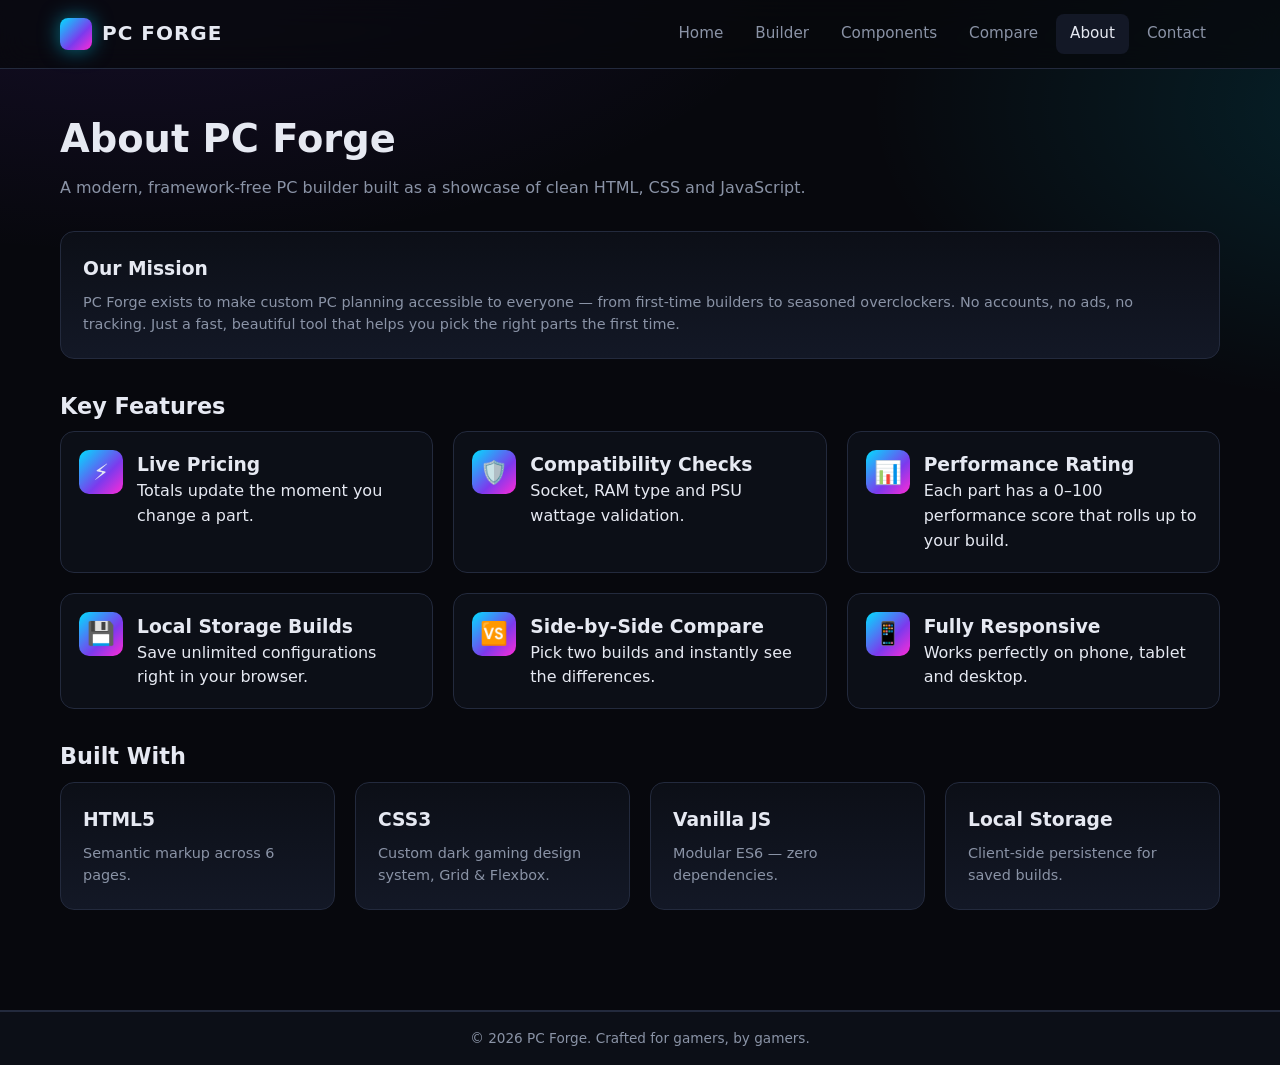
==== about.html @ 2f41bf5b "Add files via upload" ====
<!DOCTYPE html>
<html lang="en">
<head>
<meta charset="UTF-8" />
<meta name="viewport" content="width=device-width, initial-scale=1" />
<title>About — PC Forge</title>
<meta name="description" content="About PC Forge — the modern, free, in-browser PC builder." />
<link rel="stylesheet" href="style.css" />
</head>
<body>
<nav class="nav">
  <div class="nav-inner">
    <a href="index.html" class="brand"><span class="logo"></span> PC FORGE</a>
    <button class="burger" id="burger">☰</button>
    <div class="nav-links" id="navLinks">
      <a href="index.html">Home</a>
      <a href="builder.html">Builder</a>
      <a href="components.html">Components</a>
      <a href="compare.html">Compare</a>
      <a href="about.html">About</a>
      <a href="contact.html">Contact</a>
    </div>
  </div>
</nav>

<main class="container page">
  <h1 class="section-title">About PC Forge</h1>
  <p class="section-sub">A modern, framework-free PC builder built as a showcase of clean HTML, CSS and JavaScript.</p>

  <div class="card" style="margin-bottom:30px">
    <h3>Our Mission</h3>
    <p class="meta" style="margin-top:8px">PC Forge exists to make custom PC planning accessible to everyone — from first-time builders to seasoned overclockers. No accounts, no ads, no tracking. Just a fast, beautiful tool that helps you pick the right parts the first time.</p>
  </div>

  <h2 class="section-title" style="font-size:1.4rem">Key Features</h2>
  <div class="grid grid-2" style="margin-bottom:30px">
    <div class="feature"><div class="icon">⚡</div><div><h3>Live Pricing</h3><p class="meta">Totals update the moment you change a part.</p></div></div>
    <div class="feature"><div class="icon">🛡️</div><div><h3>Compatibility Checks</h3><p class="meta">Socket, RAM type and PSU wattage validation.</p></div></div>
    <div class="feature"><div class="icon">📊</div><div><h3>Performance Rating</h3><p class="meta">Each part has a 0–100 performance score that rolls up to your build.</p></div></div>
    <div class="feature"><div class="icon">💾</div><div><h3>Local Storage Builds</h3><p class="meta">Save unlimited configurations right in your browser.</p></div></div>
    <div class="feature"><div class="icon">🆚</div><div><h3>Side-by-Side Compare</h3><p class="meta">Pick two builds and instantly see the differences.</p></div></div>
    <div class="feature"><div class="icon">📱</div><div><h3>Fully Responsive</h3><p class="meta">Works perfectly on phone, tablet and desktop.</p></div></div>
  </div>

  <h2 class="section-title" style="font-size:1.4rem">Built With</h2>
  <div class="grid grid-4">
    <div class="card"><h3>HTML5</h3><p class="meta">Semantic markup across 6 pages.</p></div>
    <div class="card"><h3>CSS3</h3><p class="meta">Custom dark gaming design system, Grid &amp; Flexbox.</p></div>
    <div class="card"><h3>Vanilla JS</h3><p class="meta">Modular ES6 — zero dependencies.</p></div>
    <div class="card"><h3>Local Storage</h3><p class="meta">Client-side persistence for saved builds.</p></div>
  </div>
</main>

<footer class="footer">
  <div class="copyright">© 2026 PC Forge. Crafted for gamers, by gamers.</div>
</footer>
<script src="script.js"></script>
</body>
</html>
---- style.css ----
/* ============================================================
   PC FORGE — Dark Gaming UI
   Pure CSS, responsive, animated
   ============================================================ */

:root {
  --bg-900: #07080d;
  --bg-800: #0c0f17;
  --bg-700: #131826;
  --bg-600: #1a2030;
  --line: #232a3d;
  --text: #e6e9f2;
  --muted: #8a93a6;
  --primary: #00e0ff;
  --primary-2: #7c3aed;
  --accent: #ff2bd6;
  --success: #22c55e;
  --warn: #f59e0b;
  --danger: #ef4444;
  --grad: linear-gradient(135deg, #00e0ff 0%, #7c3aed 60%, #ff2bd6 100%);
  --shadow: 0 10px 30px rgba(0,0,0,.5);
  --radius: 14px;
}

* { box-sizing: border-box; margin: 0; padding: 0; }
html { scroll-behavior: smooth; }
body {
  font-family: 'Segoe UI', Roboto, system-ui, sans-serif;
  background: radial-gradient(1200px 600px at 10% -10%, rgba(124,58,237,.15), transparent 60%),
              radial-gradient(900px 500px at 110% 10%, rgba(0,224,255,.12), transparent 60%),
              var(--bg-900);
  color: var(--text);
  min-height: 100vh;
  line-height: 1.55;
  overflow-x: hidden;
}
a { color: inherit; text-decoration: none; }
img { max-width: 100%; display: block; }
button { font-family: inherit; cursor: pointer; border: none; }

/* ===== NAVBAR ===== */
.nav {
  position: sticky; top: 0; z-index: 50;
  backdrop-filter: blur(14px);
  background: rgba(7,8,13,.75);
  border-bottom: 1px solid var(--line);
}
.nav-inner {
  max-width: 1200px; margin: 0 auto;
  display: flex; align-items: center; justify-content: space-between;
  padding: 14px 20px;
}
.brand {
  font-weight: 800; letter-spacing: 1px; font-size: 1.25rem;
  display: flex; align-items: center; gap: 10px;
}
.brand .logo {
  width: 32px; height: 32px; border-radius: 8px;
  background: var(--grad);
  box-shadow: 0 0 20px rgba(0,224,255,.5);
}
.nav-links { display: flex; gap: 4px; align-items: center; }
.nav-links a {
  padding: 8px 14px; border-radius: 8px; font-size: .95rem;
  color: var(--muted); transition: .2s;
}
.nav-links a:hover, .nav-links a.active {
  color: var(--text); background: var(--bg-700);
}
.burger { display: none; background: none; color: var(--text); font-size: 1.6rem; }

@media (max-width: 820px) {
  .burger { display: block; }
  .nav-links {
    position: absolute; top: 64px; right: 0; left: 0;
    background: var(--bg-800); flex-direction: column; gap: 0;
    border-bottom: 1px solid var(--line);
    max-height: 0; overflow: hidden; transition: max-height .35s ease;
  }
  .nav-links.open { max-height: 400px; }
  .nav-links a { padding: 14px 20px; border-radius: 0; width: 100%; }
}

/* ===== CONTAINER ===== */
.container { max-width: 1200px; margin: 0 auto; padding: 40px 20px; }

/* ===== HERO ===== */
.hero {
  position: relative;
  padding: 100px 20px 120px;
  text-align: center;
  overflow: hidden;
}
.hero::before {
  content: ''; position: absolute; inset: 0;
  background:
    linear-gradient(transparent 95%, rgba(0,224,255,.08) 0) 0 0 / 40px 40px,
    linear-gradient(90deg, transparent 95%, rgba(0,224,255,.08) 0) 0 0 / 40px 40px;
  mask-image: radial-gradient(ellipse at center, black 30%, transparent 75%);
  pointer-events: none;
}
.hero h1 {
  font-size: clamp(2.2rem, 6vw, 4.5rem);
  font-weight: 900; letter-spacing: -1px;
  background: var(--grad); -webkit-background-clip: text;
  background-clip: text; color: transparent;
  animation: slideUp .8s ease both;
}
.hero p {
  max-width: 680px; margin: 18px auto 30px;
  color: var(--muted); font-size: 1.1rem;
  animation: slideUp 1s ease both;
}
.hero-ctas { display: flex; justify-content: center; gap: 14px; flex-wrap: wrap; animation: slideUp 1.2s ease both; }

/* ===== BUTTONS ===== */
.btn {
  display: inline-flex; align-items: center; gap: 8px;
  padding: 12px 22px; border-radius: 10px; font-weight: 600;
  font-size: .95rem; transition: transform .2s, box-shadow .2s, background .2s;
  border: 1px solid transparent;
}
.btn-primary {
  background: var(--grad); color: #fff;
  box-shadow: 0 8px 24px rgba(124,58,237,.35);
}
.btn-primary:hover { transform: translateY(-2px); box-shadow: 0 12px 30px rgba(0,224,255,.4); }
.btn-ghost {
  background: transparent; color: var(--text);
  border-color: var(--line);
}
.btn-ghost:hover { background: var(--bg-700); border-color: var(--primary); }
.btn-danger { background: var(--danger); color: #fff; }
.btn-block { width: 100%; justify-content: center; }

/* ===== SECTION HEADINGS ===== */
.section-title {
  font-size: clamp(1.6rem, 3vw, 2.4rem);
  font-weight: 800; margin-bottom: 8px;
}
.section-sub { color: var(--muted); margin-bottom: 30px; }

/* ===== CARDS / GRID ===== */
.grid { display: grid; gap: 20px; }
.grid-3 { grid-template-columns: repeat(auto-fit, minmax(260px, 1fr)); }
.grid-2 { grid-template-columns: repeat(auto-fit, minmax(320px, 1fr)); }
.grid-4 { grid-template-columns: repeat(auto-fit, minmax(220px, 1fr)); }

.card {
  background: linear-gradient(180deg, var(--bg-800), var(--bg-700));
  border: 1px solid var(--line); border-radius: var(--radius);
  padding: 22px; transition: transform .25s, border-color .25s, box-shadow .25s;
  position: relative; overflow: hidden;
}
.card:hover { transform: translateY(-4px); border-color: var(--primary); box-shadow: var(--shadow); }
.card h3 { margin-bottom: 8px; }
.card .meta { color: var(--muted); font-size: .9rem; }
.card .price { color: var(--primary); font-weight: 700; font-size: 1.2rem; margin-top: 10px; }

.tag {
  display: inline-block; padding: 4px 10px; border-radius: 999px;
  font-size: .75rem; font-weight: 600; letter-spacing: .5px;
  background: var(--bg-600); color: var(--primary); border: 1px solid var(--line);
}
.tag.hot { color: var(--accent); }
.tag.new { color: var(--success); }

/* ===== STATS ===== */
.stats {
  display: grid; gap: 18px;
  grid-template-columns: repeat(auto-fit, minmax(180px, 1fr));
  margin-top: 30px;
}
.stat {
  text-align: center; padding: 30px 20px;
  background: var(--bg-800); border: 1px solid var(--line); border-radius: var(--radius);
}
.stat .num {
  font-size: 2.4rem; font-weight: 900;
  background: var(--grad); -webkit-background-clip: text; background-clip: text; color: transparent;
}
.stat .label { color: var(--muted); margin-top: 4px; }

/* ===== BUILDER ===== */
.builder-layout {
  display: grid; gap: 24px;
  grid-template-columns: 1fr 360px;
}
@media (max-width: 960px) { .builder-layout { grid-template-columns: 1fr; } }

.parts-list { display: grid; gap: 14px; }
.part-row {
  display: grid; grid-template-columns: 110px 1fr auto;
  align-items: center; gap: 14px;
  padding: 16px; background: var(--bg-800);
  border: 1px solid var(--line); border-radius: var(--radius);
}
.part-row .ptype {
  font-weight: 700; color: var(--primary); letter-spacing: 1px; font-size: .85rem;
}
.part-row select {
  width: 100%; padding: 10px 12px; border-radius: 8px;
  background: var(--bg-700); color: var(--text); border: 1px solid var(--line);
  font-family: inherit;
}
.part-row .pprice { font-weight: 700; min-width: 80px; text-align: right; }

.summary {
  position: sticky; top: 90px;
  background: var(--bg-800); border: 1px solid var(--line); border-radius: var(--radius);
  padding: 22px; height: fit-content;
}
.summary h3 { margin-bottom: 14px; }
.summary .row { display: flex; justify-content: space-between; padding: 8px 0; border-bottom: 1px dashed var(--line); font-size: .95rem; }
.summary .row:last-of-type { border: none; }
.summary .total {
  font-size: 1.6rem; font-weight: 900;
  background: var(--grad); -webkit-background-clip: text; background-clip: text; color: transparent;
}
.perf-bar {
  height: 10px; background: var(--bg-600); border-radius: 999px; overflow: hidden; margin-top: 6px;
}
.perf-bar > span { display: block; height: 100%; background: var(--grad); width: 0; transition: width .6s ease; }
.compat {
  margin-top: 14px; padding: 12px; border-radius: 10px;
  background: rgba(34,197,94,.1); border: 1px solid rgba(34,197,94,.3);
  color: #86efac; font-size: .9rem;
}
.compat.bad { background: rgba(239,68,68,.1); border-color: rgba(239,68,68,.3); color: #fca5a5; }

/* ===== COMPONENTS PAGE ===== */
.toolbar {
  display: flex; gap: 12px; flex-wrap: wrap; margin-bottom: 24px;
  background: var(--bg-800); padding: 14px; border-radius: var(--radius); border: 1px solid var(--line);
}
.toolbar input, .toolbar select {
  padding: 10px 12px; border-radius: 8px; background: var(--bg-700);
  color: var(--text); border: 1px solid var(--line); font-family: inherit;
}
.toolbar input { flex: 1; min-width: 200px; }

.comp-card .spec { color: var(--muted); font-size: .88rem; margin-top: 6px; }
.comp-card .perf {
  display: flex; align-items: center; gap: 8px; margin-top: 10px;
  font-size: .85rem; color: var(--muted);
}
.comp-card .perf .bar { flex: 1; height: 6px; background: var(--bg-600); border-radius: 999px; overflow: hidden; }
.comp-card .perf .bar span { display: block; height: 100%; background: var(--grad); }

/* ===== COMPARE PAGE ===== */
.compare-grid { display: grid; gap: 20px; grid-template-columns: 1fr 1fr; }
@media (max-width: 760px) { .compare-grid { grid-template-columns: 1fr; } }
.compare-grid select { width: 100%; padding: 12px; border-radius: 8px; background: var(--bg-700); color: var(--text); border: 1px solid var(--line); margin-bottom: 14px; }
.diff-highlight { background: rgba(0,224,255,.08); border-left: 3px solid var(--primary); padding-left: 10px; }

/* ===== FORMS ===== */
.form { max-width: 600px; margin: 0 auto; background: var(--bg-800); padding: 30px; border-radius: var(--radius); border: 1px solid var(--line); }
.field { margin-bottom: 18px; }
.field label { display: block; margin-bottom: 6px; font-weight: 600; font-size: .9rem; }
.field input, .field textarea {
  width: 100%; padding: 12px; border-radius: 8px;
  background: var(--bg-700); color: var(--text); border: 1px solid var(--line);
  font-family: inherit; font-size: .95rem;
}
.field input:focus, .field textarea:focus { outline: none; border-color: var(--primary); box-shadow: 0 0 0 3px rgba(0,224,255,.15); }
.field .err { color: var(--danger); font-size: .8rem; margin-top: 4px; min-height: 16px; }
.alert { padding: 12px 16px; border-radius: 10px; margin-bottom: 16px; font-size: .9rem; }
.alert.ok { background: rgba(34,197,94,.12); border: 1px solid rgba(34,197,94,.3); color: #86efac; }
.alert.bad { background: rgba(239,68,68,.12); border: 1px solid rgba(239,68,68,.3); color: #fca5a5; }

/* ===== ABOUT ===== */
.feature {
  display: flex; gap: 14px; align-items: flex-start;
  padding: 18px; background: var(--bg-800); border: 1px solid var(--line); border-radius: var(--radius);
}
.feature .icon {
  width: 44px; height: 44px; border-radius: 10px;
  background: var(--grad); display: flex; align-items: center; justify-content: center;
  font-size: 1.4rem; flex-shrink: 0;
}

/* ===== FOOTER ===== */
.footer {
  border-top: 1px solid var(--line); margin-top: 60px;
  background: var(--bg-800);
}
.footer-inner {
  max-width: 1200px; margin: 0 auto; padding: 40px 20px;
  display: grid; gap: 30px; grid-template-columns: 2fr 1fr 1fr;
}
@media (max-width: 720px) { .footer-inner { grid-template-columns: 1fr; } }
.footer h4 { margin-bottom: 12px; font-size: .95rem; letter-spacing: 1px; color: var(--primary); }
.footer a { color: var(--muted); display: block; padding: 4px 0; transition: color .2s; }
.footer a:hover { color: var(--text); }
.socials { display: flex; gap: 10px; margin-top: 12px; }
.socials a {
  width: 38px; height: 38px; border-radius: 50%;
  background: var(--bg-700); display: flex; align-items: center; justify-content: center;
  border: 1px solid var(--line); transition: .2s;
}
.socials a:hover { background: var(--grad); transform: translateY(-2px); }
.copyright { text-align: center; padding: 16px; border-top: 1px solid var(--line); color: var(--muted); font-size: .85rem; }

/* ===== SAVED BUILDS LIST ===== */
.saved-list { display: grid; gap: 10px; margin-top: 16px; }
.saved-item {
  display: flex; justify-content: space-between; align-items: center;
  padding: 10px 14px; background: var(--bg-700); border-radius: 8px;
  font-size: .9rem;
}
.saved-item button { background: transparent; color: var(--danger); font-size: 1.1rem; }

/* ===== ANIMATIONS ===== */
@keyframes slideUp {
  from { opacity: 0; transform: translateY(20px); }
  to { opacity: 1; transform: translateY(0); }
}
@keyframes fadeIn { from { opacity: 0; } to { opacity: 1; } }
.fade-in { animation: fadeIn .5s ease both; }
.page { animation: slideUp .4s ease both; }

/* Scrollbar */
::-webkit-scrollbar { width: 10px; height: 10px; }
::-webkit-scrollbar-track { background: var(--bg-900); }
::-webkit-scrollbar-thumb { background: var(--bg-600); border-radius: 10px; }
::-webkit-scrollbar-thumb:hover { background: var(--primary-2); }
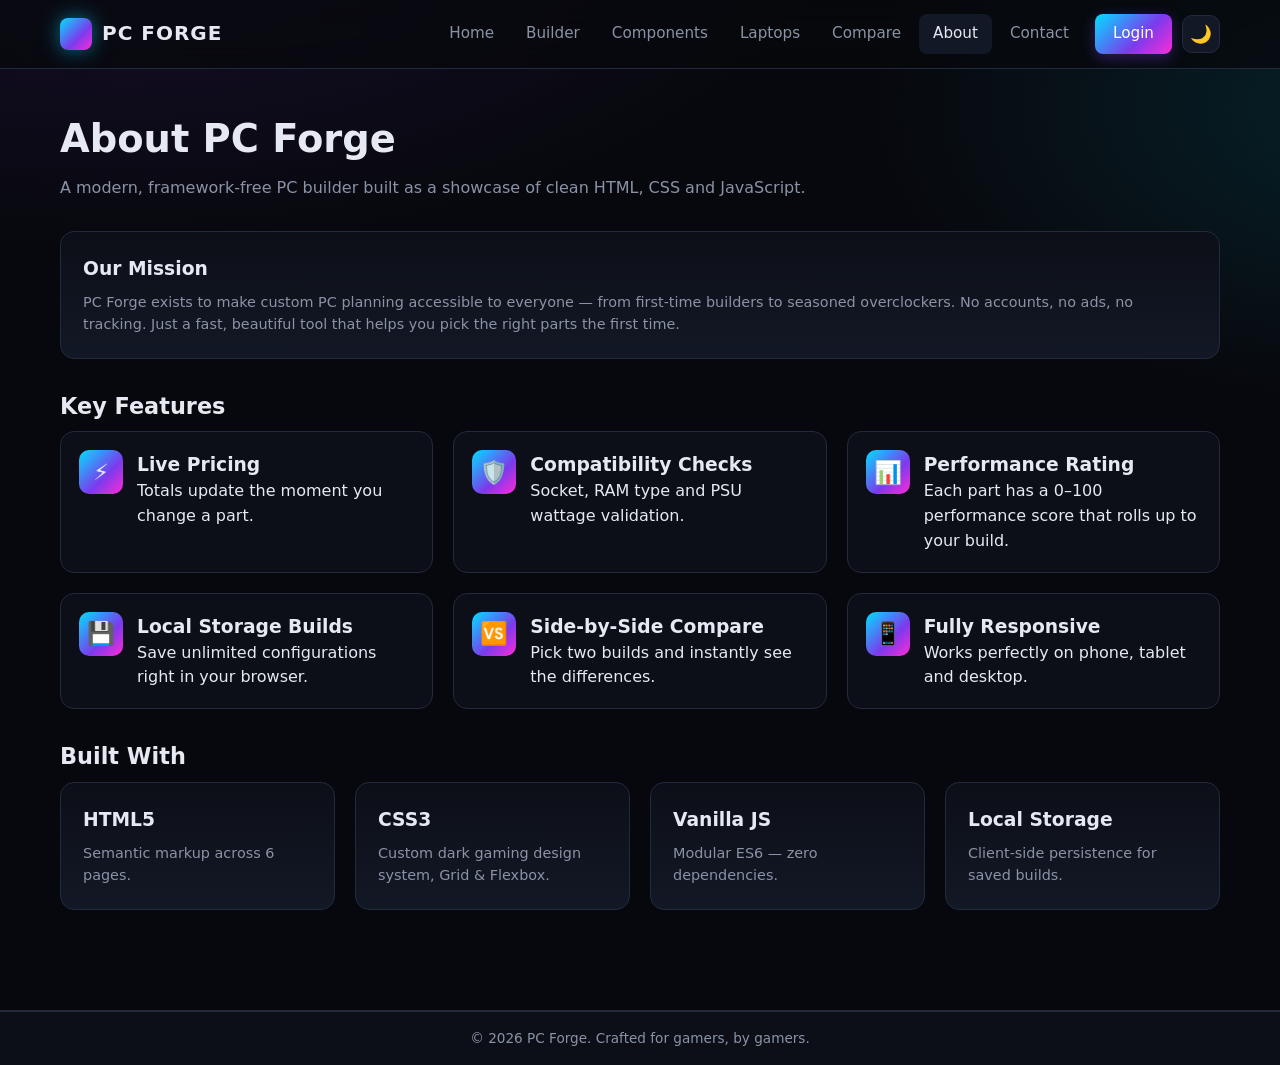
==== commit e4212e8f: "Add files via upload" ====
--- a/about.html
+++ b/about.html
@@ -16,9 +16,12 @@
       <a href="index.html">Home</a>
       <a href="builder.html">Builder</a>
       <a href="components.html">Components</a>
+      <a href="laptops.html">Laptops</a>
       <a href="compare.html">Compare</a>
       <a href="about.html">About</a>
       <a href="contact.html">Contact</a>
+      <a href="login.html" class="nav-login">Login</a>
+      <button id="themeToggle" class="theme-toggle" title="Toggle theme" aria-label="Toggle theme">🌙</button>
     </div>
   </div>
 </nav>
--- a/style.css
+++ b/style.css
@@ -324,3 +324,164 @@
 ::-webkit-scrollbar-track { background: var(--bg-900); }
 ::-webkit-scrollbar-thumb { background: var(--bg-600); border-radius: 10px; }
 ::-webkit-scrollbar-thumb:hover { background: var(--primary-2); }
+
+/* ===== PRODUCT IMAGE CARDS ===== */
+.comp-card { display: flex; flex-direction: column; padding: 0; overflow: hidden; }
+.comp-card .img-wrap {
+  position: relative; aspect-ratio: 4/3; overflow: hidden;
+  background: linear-gradient(135deg, #0c0f17, #1a2030);
+  border-bottom: 1px solid var(--line);
+}
+.comp-card .img-wrap img {
+  width: 100%; height: 100%; object-fit: cover;
+  transition: transform .5s ease;
+}
+.comp-card:hover .img-wrap img { transform: scale(1.07); }
+.comp-card .img-wrap .tag {
+  position: absolute; top: 12px; left: 12px;
+  background: rgba(7,8,13,.85); backdrop-filter: blur(8px);
+}
+.comp-card .img-wrap .badge-price {
+  position: absolute; bottom: 12px; right: 12px;
+  background: var(--grad); color: #fff; font-weight: 800;
+  padding: 6px 12px; border-radius: 999px; font-size: .9rem;
+  box-shadow: 0 4px 16px rgba(0,224,255,.4);
+}
+.comp-card .body { padding: 18px; flex: 1; display: flex; flex-direction: column; }
+.comp-card .body h3 { font-size: 1.05rem; line-height: 1.3; }
+.comp-card .body .spec { margin-top: 8px; }
+.comp-card .body .perf { margin-top: auto; padding-top: 14px; }
+.comp-card .body .price { display: none; } /* hidden — shown as badge over image */
+
+/* ===== NAV LOGIN BUTTON ===== */
+.nav-links a.nav-login {
+  background: var(--grad); color: #fff !important;
+  margin-left: 8px; padding: 8px 18px;
+  box-shadow: 0 4px 14px rgba(124,58,237,.35);
+}
+.nav-links a.nav-login:hover { transform: translateY(-1px); }
+
+/* ===== LOGIN / AUTH PAGE ===== */
+.auth-wrap {
+  min-height: calc(100vh - 64px);
+  display: flex; align-items: center; justify-content: center;
+  padding: 40px 20px;
+}
+.auth-card {
+  width: 100%; max-width: 980px;
+  display: grid; grid-template-columns: 1fr 1fr;
+  background: var(--bg-800); border: 1px solid var(--line);
+  border-radius: 20px; overflow: hidden;
+  box-shadow: 0 30px 80px rgba(0,0,0,.6);
+}
+.auth-side {
+  padding: 50px 40px;
+  background:
+    radial-gradient(600px 300px at 0% 0%, rgba(124,58,237,.35), transparent 60%),
+    radial-gradient(500px 300px at 100% 100%, rgba(0,224,255,.25), transparent 60%),
+    linear-gradient(160deg, #0c0f17, #1a2030);
+  border-right: 1px solid var(--line);
+  display: flex; flex-direction: column; justify-content: center;
+}
+.auth-side h2 {
+  font-size: 2rem; font-weight: 900;
+  background: var(--grad); -webkit-background-clip: text;
+  background-clip: text; color: transparent;
+}
+.auth-perks {
+  list-style: none; margin-top: 24px; display: grid; gap: 10px;
+}
+.auth-perks li {
+  padding: 10px 14px; background: rgba(255,255,255,.03);
+  border: 1px solid var(--line); border-radius: 10px;
+  font-size: .92rem;
+}
+.auth-form-wrap { padding: 40px; }
+.auth-tabs {
+  display: flex; background: var(--bg-700);
+  border-radius: 10px; padding: 4px; margin-bottom: 24px;
+}
+.auth-tab {
+  flex: 1; padding: 10px; background: transparent; color: var(--muted);
+  border-radius: 8px; font-weight: 600; font-size: .9rem;
+  transition: .2s;
+}
+.auth-tab.active { background: var(--bg-900); color: var(--text); box-shadow: 0 2px 8px rgba(0,0,0,.3); }
+.auth-form .field { margin-bottom: 14px; }
+.auth-row {
+  display: flex; justify-content: space-between; align-items: center;
+  font-size: .85rem; color: var(--muted); margin: 6px 0 18px;
+}
+.auth-row .check { display: flex; align-items: center; gap: 6px; cursor: pointer; }
+.auth-row .link { color: var(--primary); }
+.auth-divider {
+  text-align: center; margin: 20px 0; color: var(--muted);
+  font-size: .8rem; position: relative;
+}
+.auth-divider::before, .auth-divider::after {
+  content: ''; position: absolute; top: 50%; width: 35%;
+  height: 1px; background: var(--line);
+}
+.auth-divider::before { left: 0; } .auth-divider::after { right: 0; }
+.auth-social { display: grid; grid-template-columns: 1fr 1fr; gap: 10px; }
+
+@media (max-width: 820px) {
+  .auth-card { grid-template-columns: 1fr; }
+  .auth-side { padding: 30px; border-right: none; border-bottom: 1px solid var(--line); }
+  .auth-form-wrap { padding: 30px 22px; }
+  .auth-social { grid-template-columns: 1fr; }
+}
+
+/* ===== LIGHT THEME ===== */
+body.light {
+  --bg-900: #f5f7fb;
+  --bg-800: #ffffff;
+  --bg-700: #f1f4fa;
+  --bg-600: #e6ebf3;
+  --line: #d8dee9;
+  --text: #0c1220;
+  --muted: #5b6477;
+  --primary: #0066ff;
+  --primary-2: #7c3aed;
+  --accent: #e91e63;
+  --grad: linear-gradient(135deg, #0066ff 0%, #7c3aed 60%, #e91e63 100%);
+  --shadow: 0 10px 30px rgba(20, 30, 70, .12);
+  background:
+    radial-gradient(1200px 600px at 10% -10%, rgba(124,58,237,.10), transparent 60%),
+    radial-gradient(900px 500px at 110% 10%, rgba(0,102,255,.10), transparent 60%),
+    var(--bg-900);
+}
+body.light .nav { background: rgba(255,255,255,.85); }
+body.light .card,
+body.light .stat,
+body.light .feature,
+body.light .part-row,
+body.light .summary,
+body.light .form,
+body.light .toolbar,
+body.light .auth-card { box-shadow: 0 4px 18px rgba(20,30,70,.06); }
+body.light .comp-card .img-wrap { background: linear-gradient(135deg, #eef2f8, #ffffff); }
+body.light .comp-card .img-wrap .tag { background: rgba(255,255,255,.92); color: var(--primary); }
+body.light .hero::before { opacity: .35; }
+body.light .auth-side {
+  background:
+    radial-gradient(600px 300px at 0% 0%, rgba(124,58,237,.18), transparent 60%),
+    radial-gradient(500px 300px at 100% 100%, rgba(0,102,255,.15), transparent 60%),
+    linear-gradient(160deg, #ffffff, #eef2f8);
+}
+body.light .auth-tab.active { background: #fff; }
+body.light ::-webkit-scrollbar-track { background: var(--bg-700); }
+body.light ::-webkit-scrollbar-thumb { background: #c4cbd8; }
+
+/* Theme toggle button */
+.theme-toggle {
+  width: 38px; height: 38px; border-radius: 10px;
+  background: var(--bg-700); color: var(--text);
+  border: 1px solid var(--line);
+  display: inline-flex; align-items: center; justify-content: center;
+  font-size: 1.1rem; margin-left: 6px; transition: .2s;
+}
+.theme-toggle:hover { background: var(--bg-600); border-color: var(--primary); transform: translateY(-1px); }
+@media (max-width: 820px) {
+  .theme-toggle { width: 100%; height: auto; padding: 12px; border-radius: 0; margin: 0; justify-content: flex-start; gap: 10px; }
+}
